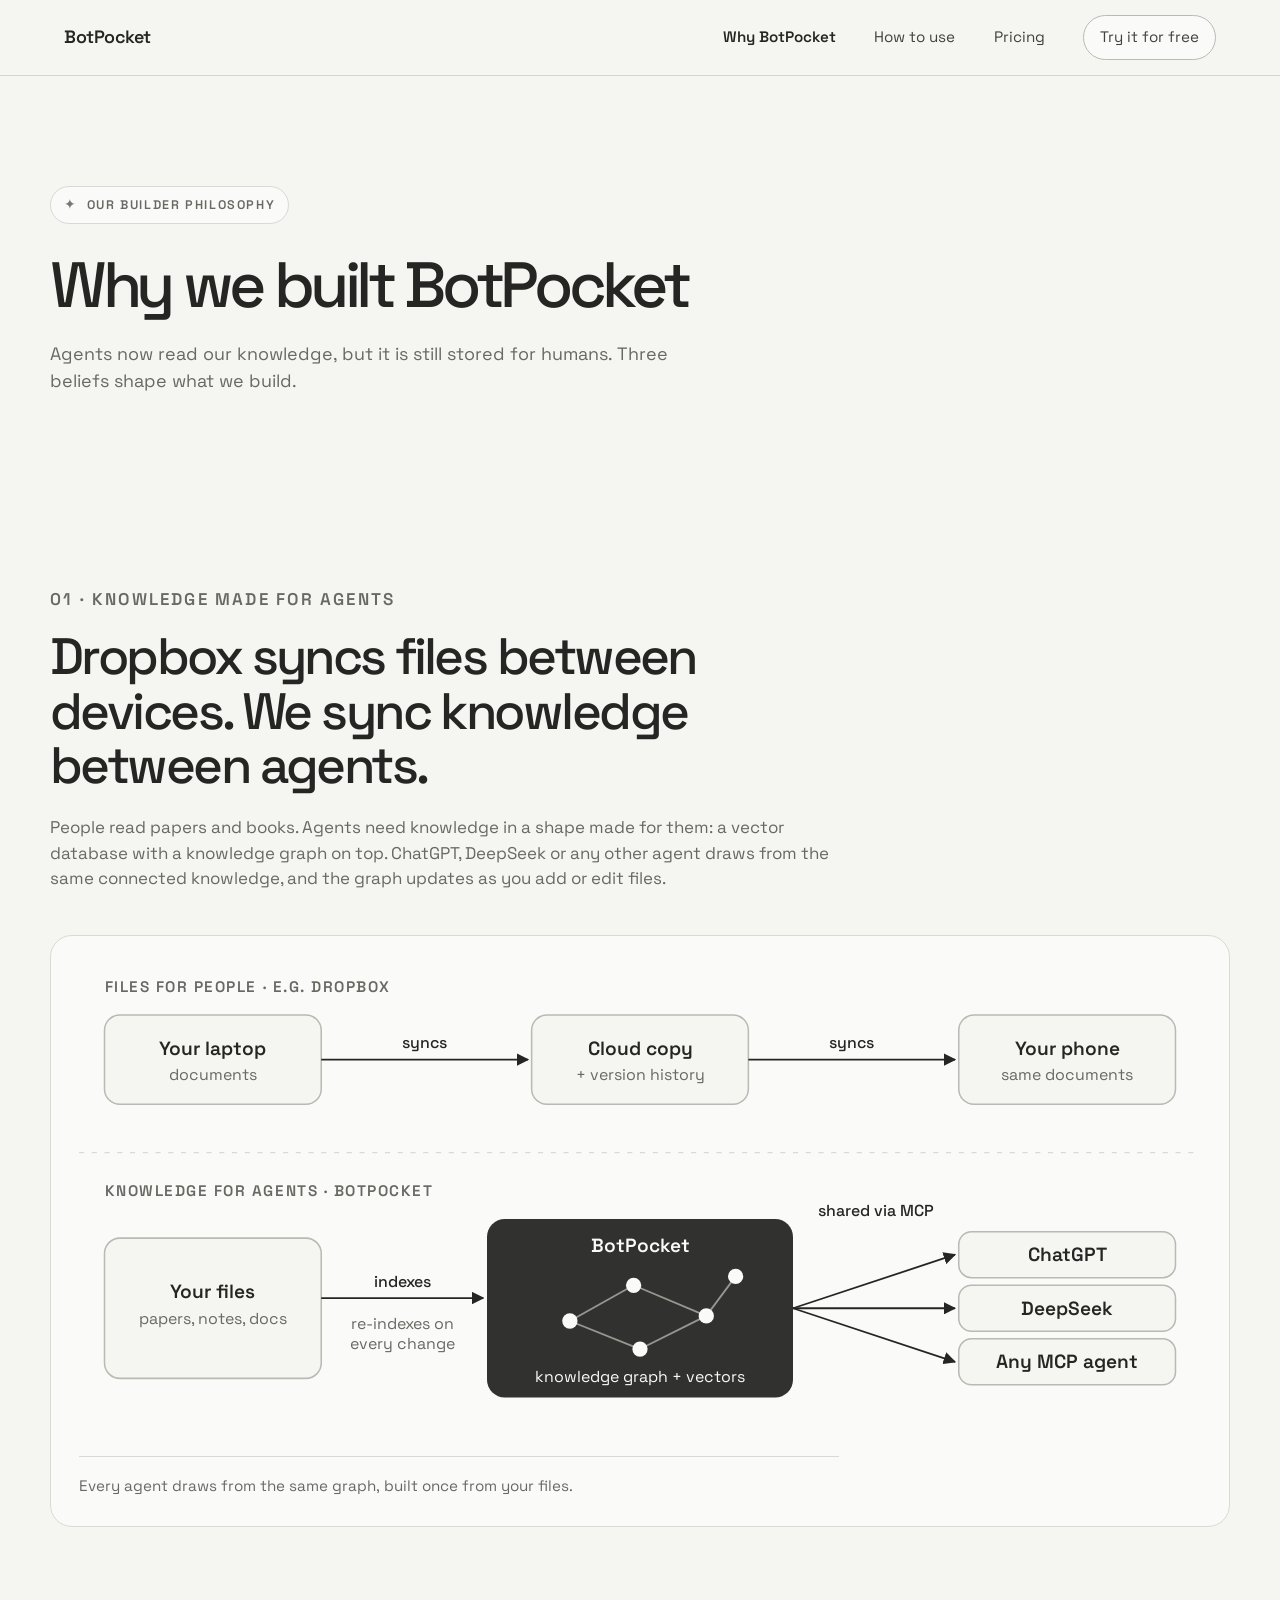
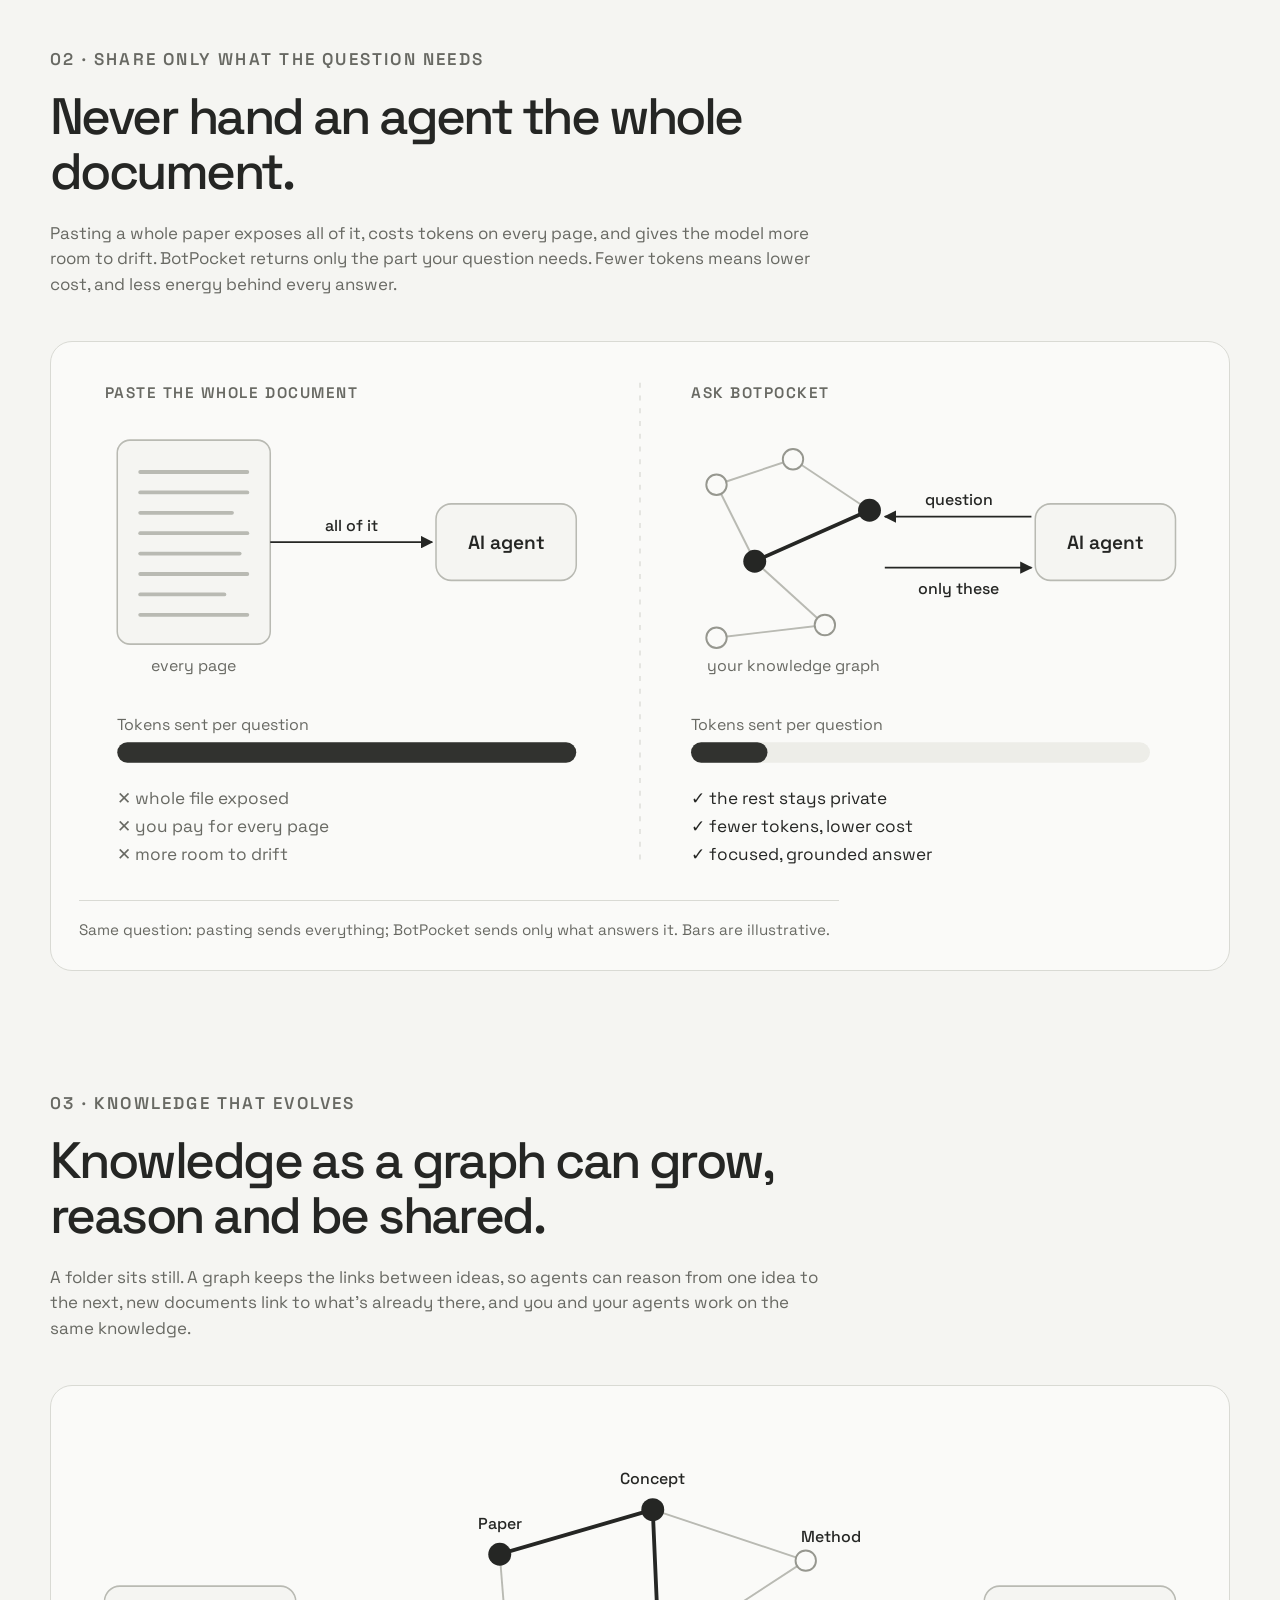
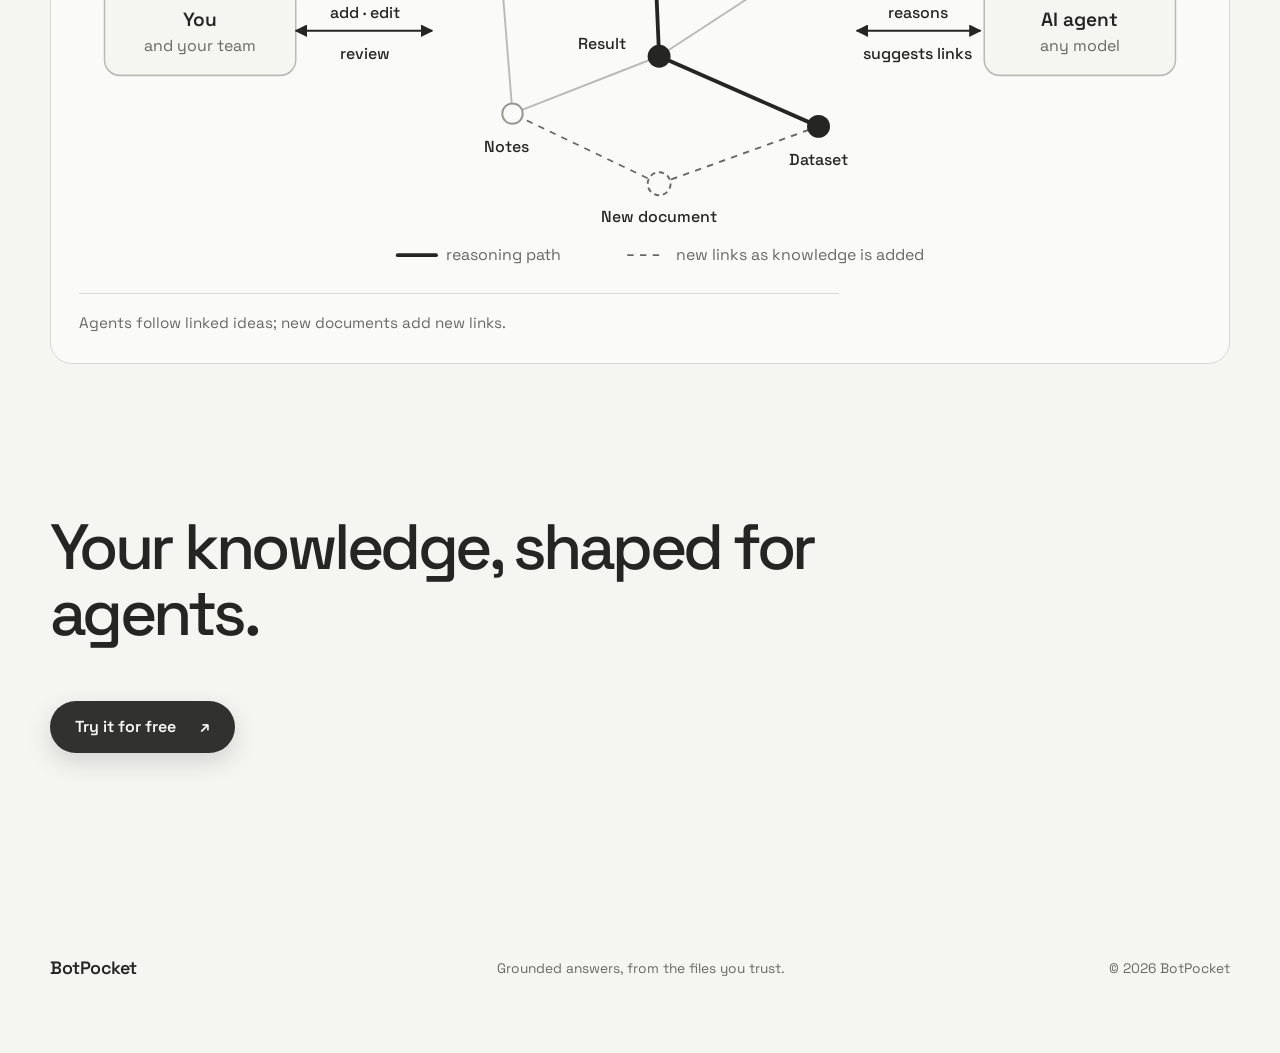
==== why.html @ 10dd6f09 "Add Why BotPocket philosophy page with diagrams Co-Authored-By: Claude Opus 5.5 <noreply@anthropic.c" ====
<!doctype html>
<html lang="en">
  <head>
    <meta charset="UTF-8" />
    <meta name="viewport" content="width=device-width, initial-scale=1" />
    <meta
      name="description"
      content="Why we built BotPocket: knowledge made for AI agents, shared only as much as each question needs, and kept as a living graph."
    />
    <meta name="theme-color" content="#f5f5f2" />
    <title>Why BotPocket — Our builder philosophy</title>
    <link rel="icon" type="image/png" href="./botpocket-logo.png" />
    <link rel="preconnect" href="https://fonts.googleapis.com" />
    <link rel="preconnect" href="https://fonts.gstatic.com" crossorigin />
    <link
      href="https://fonts.googleapis.com/css2?family=Space+Grotesk:wght@400;500;600&display=swap"
      rel="stylesheet"
    />
    <link rel="stylesheet" href="./styles.css" />
  </head>
  <body>
    <header class="site-header">
      <a class="brand" href="./index.html" aria-label="BotPocket home">
        <span>BotPocket</span>
      </a>

      <nav aria-label="Main navigation">
        <a href="./why.html" aria-current="page">Why BotPocket</a>
        <a href="./index.html#how-it-works">How to use</a>
        <a href="./index.html#pricing">Pricing</a>
        <a class="nav-cta" href="./index.html#pricing">Try it for free</a>
      </nav>
    </header>

    <main id="top">
      <section class="page-hero" aria-labelledby="why-title">
        <div class="eyebrow">
          <span class="eyebrow-icon" aria-hidden="true">✦</span>
          Our builder philosophy
        </div>
        <h1 id="why-title">Why we built BotPocket</h1>
        <p class="hero-copy">
          Agents now read our knowledge, but it is still stored for humans. Three beliefs shape what we build.
        </p>
      </section>

      <!-- Belief 1 -->
      <section class="principle" id="made-for-agents" aria-labelledby="p1-title">
        <div class="principle-text">
          <p class="section-kicker">01 · Knowledge made for agents</p>
          <h2 id="p1-title">Dropbox syncs files between devices. We sync knowledge between agents.</h2>
          <p>
            People read papers and books. Agents need knowledge in a shape made for them: a vector
            database with a knowledge graph on top. ChatGPT, DeepSeek or any other agent draws from
            the same connected knowledge, and the graph updates as you add or edit files.
          </p>
        </div>

        <figure class="diagram">
          <div class="diagram-scroll">
            <svg
              viewBox="0 0 880 370"
              role="img"
              aria-label="Top: Dropbox syncs the same files from your laptop to the cloud to your phone. Bottom: BotPocket indexes your files into a knowledge graph and serves the relevant parts to ChatGPT, DeepSeek or any MCP agent."
            >
              <defs>
                <marker id="a1" viewBox="0 0 10 10" refX="9" refY="5" markerWidth="7" markerHeight="7" orient="auto-start-reverse">
                  <path d="M0 0 10 5 0 10z" fill="currentColor" />
                </marker>
              </defs>

              <!-- Lane A: people -->
              <text class="d-lane" x="20" y="22">Files for people · e.g. Dropbox</text>
              <rect class="d-box" x="20" y="40" width="170" height="70" rx="12" />
              <text class="d-label" x="105" y="71">Your laptop</text>
              <text class="d-sub" x="105" y="91">documents</text>

              <rect class="d-box" x="355" y="40" width="170" height="70" rx="12" />
              <text class="d-label" x="440" y="71">Cloud copy</text>
              <text class="d-sub" x="440" y="91">+ version history</text>

              <rect class="d-box" x="690" y="40" width="170" height="70" rx="12" />
              <text class="d-label" x="775" y="71">Your phone</text>
              <text class="d-sub" x="775" y="91">same documents</text>

              <line class="d-line" x1="190" y1="75" x2="352" y2="75" marker-end="url(#a1)" />
              <text class="d-edge" x="271" y="66">syncs</text>
              <line class="d-line" x1="525" y1="75" x2="687" y2="75" marker-end="url(#a1)" />
              <text class="d-edge" x="606" y="66">syncs</text>

              <line class="d-divider" x1="0" y1="148" x2="880" y2="148" />

              <!-- Lane B: agents -->
              <text class="d-lane" x="20" y="182">Knowledge for agents · BotPocket</text>
              <rect class="d-box" x="20" y="215" width="170" height="110" rx="12" />
              <text class="d-label" x="105" y="262">Your files</text>
              <text class="d-sub" x="105" y="282">papers, notes, docs</text>

              <line class="d-line" x1="190" y1="262" x2="317" y2="262" marker-end="url(#a1)" />
              <text class="d-edge" x="254" y="253">indexes</text>
              <text class="d-sub" x="254" y="286">re-indexes on</text>
              <text class="d-sub" x="254" y="302">every change</text>

              <rect class="d-strong" x="320" y="200" width="240" height="140" rx="14" />
              <text class="d-label d-on-strong" x="440" y="226">BotPocket</text>
              <g class="d-mini-graph">
                <line x1="385" y1="280" x2="435" y2="252" />
                <line x1="435" y1="252" x2="492" y2="276" />
                <line x1="385" y1="280" x2="440" y2="302" />
                <line x1="440" y1="302" x2="492" y2="276" />
                <line x1="492" y1="276" x2="515" y2="245" />
                <circle cx="385" cy="280" r="6" />
                <circle cx="435" cy="252" r="6" />
                <circle cx="492" cy="276" r="6" />
                <circle cx="440" cy="302" r="6" />
                <circle cx="515" cy="245" r="6" />
              </g>
              <text class="d-sub d-on-strong" x="440" y="328">knowledge graph + vectors</text>

              <text class="d-edge" x="625" y="198">shared via MCP</text>
              <line class="d-line" x1="560" y1="270" x2="687" y2="228" marker-end="url(#a1)" />
              <line class="d-line" x1="560" y1="270" x2="687" y2="270" marker-end="url(#a1)" />
              <line class="d-line" x1="560" y1="270" x2="687" y2="312" marker-end="url(#a1)" />

              <rect class="d-box" x="690" y="210" width="170" height="36" rx="10" />
              <text class="d-label" x="775" y="233">ChatGPT</text>
              <rect class="d-box" x="690" y="252" width="170" height="36" rx="10" />
              <text class="d-label" x="775" y="275">DeepSeek</text>
              <rect class="d-box" x="690" y="294" width="170" height="36" rx="10" />
              <text class="d-label" x="775" y="317">Any MCP agent</text>
            </svg>
          </div>
          <figcaption>Every agent draws from the same graph, built once from your files.</figcaption>
        </figure>
      </section>

      <!-- Belief 2 -->
      <section class="principle" id="only-what-is-needed" aria-labelledby="p2-title">
        <div class="principle-text">
          <p class="section-kicker">02 · Share only what the question needs</p>
          <h2 id="p2-title">Never hand an agent the whole document.</h2>
          <p>
            Pasting a whole paper exposes all of it, costs tokens on every page, and gives the model
            more room to drift. BotPocket returns only the part your question needs. Fewer tokens
            means lower cost, and less energy behind every answer.
          </p>
        </div>

        <figure class="diagram">
          <div class="diagram-scroll">
            <svg
              viewBox="0 0 880 400"
              role="img"
              aria-label="Left: the whole document is pasted into the agent, so the token bar is full. Right: the agent asks BotPocket a question and receives only two relevant graph nodes, so the token bar is short."
            >
              <defs>
                <marker id="a2" viewBox="0 0 10 10" refX="9" refY="5" markerWidth="7" markerHeight="7" orient="auto-start-reverse">
                  <path d="M0 0 10 5 0 10z" fill="currentColor" />
                </marker>
              </defs>

              <!-- Left: whole document -->
              <text class="d-lane" x="20" y="22">Paste the whole document</text>
              <rect class="d-box" x="30" y="55" width="120" height="160" rx="10" />
              <g class="d-doc-lines">
                <line x1="48" y1="80" x2="132" y2="80" />
                <line x1="48" y1="96" x2="132" y2="96" />
                <line x1="48" y1="112" x2="120" y2="112" />
                <line x1="48" y1="128" x2="132" y2="128" />
                <line x1="48" y1="144" x2="126" y2="144" />
                <line x1="48" y1="160" x2="132" y2="160" />
                <line x1="48" y1="176" x2="114" y2="176" />
                <line x1="48" y1="192" x2="132" y2="192" />
              </g>
              <text class="d-sub" x="90" y="236">every page</text>

              <line class="d-line" x1="150" y1="135" x2="277" y2="135" marker-end="url(#a2)" />
              <text class="d-edge" x="214" y="126">all of it</text>

              <rect class="d-box" x="280" y="105" width="110" height="60" rx="12" />
              <text class="d-label" x="335" y="140">AI agent</text>

              <text class="d-sub d-left" x="30" y="282">Tokens sent per question</text>
              <rect class="d-bar-track" x="30" y="292" width="360" height="16" rx="8" />
              <rect class="d-bar-fill" x="30" y="292" width="360" height="16" rx="8" />

              <text class="d-note d-bad" x="30" y="340">✕ whole file exposed</text>
              <text class="d-note d-bad" x="30" y="362">✕ you pay for every page</text>
              <text class="d-note d-bad" x="30" y="384">✕ more room to drift</text>

              <line class="d-divider" x1="440" y1="10" x2="440" y2="390" />

              <!-- Right: BotPocket -->
              <text class="d-lane" x="480" y="22">Ask BotPocket</text>
              <g class="d-graph">
                <line x1="500" y1="90" x2="560" y2="70" />
                <line x1="560" y1="70" x2="620" y2="110" />
                <line x1="500" y1="90" x2="530" y2="150" />
                <line x1="530" y1="150" x2="620" y2="110" />
                <line x1="530" y1="150" x2="585" y2="200" />
                <line x1="500" y1="210" x2="585" y2="200" />
                <circle cx="500" cy="90" r="8" />
                <circle cx="560" cy="70" r="8" />
                <circle cx="500" cy="210" r="8" />
                <circle cx="585" cy="200" r="8" />
              </g>
              <line class="d-path" x1="530" y1="150" x2="620" y2="110" />
              <circle class="d-hit" cx="530" cy="150" r="9" />
              <circle class="d-hit" cx="620" cy="110" r="9" />
              <text class="d-sub" x="560" y="236">your knowledge graph</text>

              <line class="d-line" x1="747" y1="115" x2="632" y2="115" marker-end="url(#a2)" />
              <text class="d-edge" x="690" y="106">question</text>
              <line class="d-line" x1="632" y1="155" x2="747" y2="155" marker-end="url(#a2)" />
              <text class="d-edge" x="690" y="176">only these</text>

              <rect class="d-box" x="750" y="105" width="110" height="60" rx="12" />
              <text class="d-label" x="805" y="140">AI agent</text>

              <text class="d-sub d-left" x="480" y="282">Tokens sent per question</text>
              <rect class="d-bar-track" x="480" y="292" width="360" height="16" rx="8" />
              <rect class="d-bar-fill" x="480" y="292" width="60" height="16" rx="8" />

              <text class="d-note" x="480" y="340">✓ the rest stays private</text>
              <text class="d-note" x="480" y="362">✓ fewer tokens, lower cost</text>
              <text class="d-note" x="480" y="384">✓ focused, grounded answer</text>
            </svg>
          </div>
          <figcaption>Same question: pasting sends everything; BotPocket sends only what answers it. Bars are illustrative.</figcaption>
        </figure>
      </section>

      <!-- Belief 3 -->
      <section class="principle" id="living-knowledge" aria-labelledby="p3-title">
        <div class="principle-text">
          <p class="section-kicker">03 · Knowledge that evolves</p>
          <h2 id="p3-title">Knowledge as a graph can grow, reason and be shared.</h2>
          <p>
            A folder sits still. A graph keeps the links between ideas, so agents can reason from one
            idea to the next, new documents link to what's already there, and you and your agents
            work on the same knowledge.
          </p>
        </div>

        <figure class="diagram">
          <div class="diagram-scroll">
            <svg
              viewBox="0 0 880 360"
              role="img"
              aria-label="You add, edit and review knowledge in the graph; an agent reasons along a path of linked ideas and suggests new links; a newly added document joins the graph with new links."
            >
              <defs>
                <marker id="a3" viewBox="0 0 10 10" refX="9" refY="5" markerWidth="7" markerHeight="7" orient="auto-start-reverse">
                  <path d="M0 0 10 5 0 10z" fill="currentColor" />
                </marker>
              </defs>

              <!-- People -->
              <rect class="d-box" x="20" y="135" width="150" height="70" rx="12" />
              <text class="d-label" x="95" y="166">You</text>
              <text class="d-sub" x="95" y="186">and your team</text>
              <line class="d-line" x1="170" y1="170" x2="277" y2="170" marker-start="url(#a3)" marker-end="url(#a3)" />
              <text class="d-edge" x="224" y="160">add · edit</text>
              <text class="d-edge" x="224" y="192">review</text>

              <!-- Graph -->
              <g class="d-graph">
                <line x1="330" y1="110" x2="450" y2="75" />
                <line x1="450" y1="75" x2="570" y2="115" />
                <line x1="330" y1="110" x2="340" y2="235" />
                <line x1="340" y1="235" x2="455" y2="190" />
                <line x1="455" y1="190" x2="570" y2="115" />
              </g>
              <g class="d-new">
                <line x1="455" y1="290" x2="340" y2="235" />
                <line x1="455" y1="290" x2="580" y2="245" />
                <circle cx="455" cy="290" r="9" />
              </g>
              <line class="d-path" x1="330" y1="110" x2="450" y2="75" />
              <line class="d-path" x1="450" y1="75" x2="455" y2="190" />
              <line class="d-path" x1="455" y1="190" x2="580" y2="245" />
              <g class="d-graph">
                <circle cx="570" cy="115" r="8" />
                <circle cx="340" cy="235" r="8" />
              </g>
              <circle class="d-hit" cx="330" cy="110" r="9" />
              <circle class="d-hit" cx="450" cy="75" r="9" />
              <circle class="d-hit" cx="455" cy="190" r="9" />
              <circle class="d-hit" cx="580" cy="245" r="9" />

              <text class="d-node" x="330" y="90">Paper</text>
              <text class="d-node" x="450" y="55">Concept</text>
              <text class="d-node" x="590" y="100">Method</text>
              <text class="d-node" x="335" y="265">Notes</text>
              <text class="d-node" x="410" y="184">Result</text>
              <text class="d-node" x="580" y="275">Dataset</text>
              <text class="d-node" x="455" y="320">New document</text>

              <!-- Agent -->
              <rect class="d-box" x="710" y="135" width="150" height="70" rx="12" />
              <text class="d-label" x="785" y="166">AI agent</text>
              <text class="d-sub" x="785" y="186">any model</text>
              <line class="d-line" x1="610" y1="170" x2="707" y2="170" marker-start="url(#a3)" marker-end="url(#a3)" />
              <text class="d-edge" x="658" y="160">reasons</text>
              <text class="d-edge" x="658" y="192">suggests links</text>

              <!-- Legend -->
              <line class="d-path" x1="250" y1="346" x2="280" y2="346" />
              <text class="d-sub d-left" x="288" y="350">reasoning path</text>
              <line class="d-new-line" x1="430" y1="346" x2="460" y2="346" />
              <text class="d-sub d-left" x="468" y="350">new links as knowledge is added</text>
            </svg>
          </div>
          <figcaption>Agents follow linked ideas; new documents add new links.</figcaption>
        </figure>
      </section>

      <section class="section closing" aria-labelledby="closing-title">
        <div class="section-heading">
          <h2 id="closing-title">Your knowledge, shaped for agents.</h2>
        </div>
        <a class="primary-button" href="./index.html#pricing">
          Try it for free
          <span aria-hidden="true">↗</span>
        </a>
      </section>
    </main>

    <footer>
      <a class="brand footer-brand" href="./index.html">
        <span>BotPocket</span>
      </a>
      <p>Grounded answers, from the files you trust.</p>
      <p>© 2026 BotPocket</p>
    </footer>
  </body>
</html>
---- styles.css ----
:root {
  color-scheme: light;
  --canvas: #f5f5f2;
  --surface: #fafaf8;
  --surface-strong: #edede8;
  --ink: #252624;
  --muted: #686963;
  --faint: #96978f;
  --line: #d9dad4;
  --line-dark: #b9bab3;
  --button: #31322f;
  --button-hover: #454642;
  --shadow: 0 24px 70px rgba(42, 43, 40, 0.08);
  font-family: "Space Grotesk", -apple-system, BlinkMacSystemFont, "Segoe UI", sans-serif;
  font-synthesis: none;
}

* {
  box-sizing: border-box;
}

html {
  scroll-behavior: smooth;
}

body {
  margin: 0;
  background: var(--canvas);
  color: var(--ink);
  font-size: 16px;
  line-height: 1.5;
  -webkit-font-smoothing: antialiased;
}

a {
  color: inherit;
  text-decoration: none;
}

button,
a {
  -webkit-tap-highlight-color: transparent;
}

.site-header {
  position: sticky;
  z-index: 20;
  top: 0;
  display: flex;
  align-items: center;
  justify-content: space-between;
  min-height: 76px;
  padding: 0 5vw;
  border-bottom: 1px solid rgba(185, 186, 179, 0.55);
  background: rgba(245, 245, 242, 0.9);
  backdrop-filter: blur(18px);
}

.brand {
  display: inline-flex;
  align-items: center;
  font-size: 1.12rem;
  font-weight: 600;
  letter-spacing: -0.025em;
}

nav {
  display: flex;
  align-items: center;
  gap: clamp(22px, 3vw, 44px);
  color: #41423e;
  font-size: 0.95rem;
}

nav a {
  transition: color 160ms ease;
}

nav a:hover {
  color: var(--faint);
}

.nav-cta {
  padding: 10px 16px;
  border: 1px solid var(--line-dark);
  border-radius: 999px;
  background: var(--surface);
}

.hero {
  display: grid;
  width: min(1380px, 100%);
  min-height: 690px;
  align-items: center;
  grid-template-columns: minmax(0, 3fr) minmax(320px, 2fr);
  gap: clamp(36px, 5vw, 86px);
  margin: 0 auto;
  padding: 92px 5vw 78px;
}

.hero-content {
  max-width: 700px;
}

.eyebrow,
.section-kicker {
  margin: 0;
  color: var(--muted);
  font-size: 0.78rem;
  font-weight: 600;
  letter-spacing: 0.13em;
  text-transform: uppercase;
}

.eyebrow {
  display: inline-flex;
  align-items: center;
  gap: 9px;
  padding: 8px 13px;
  border: 1px solid var(--line);
  border-radius: 999px;
  background: var(--surface);
}

.eyebrow-icon {
  color: #777871;
  font-size: 0.85rem;
}

h1 {
  max-width: 700px;
  margin: 30px 0 24px;
  font-size: clamp(3.1rem, 5vw, 7rem);
  font-weight: 500;
  letter-spacing: -0.068em;
  line-height: 0.98;
}

h1 span {
  color: #555650;
}

.hero-title-line {
  display: block;
  margin-top: 0.14em;
  color: inherit;
}

.hero-copy {
  max-width: 585px;
  margin: 0 0 32px;
  color: var(--muted);
  font-size: 1.12rem;
}

.hero-visual {
  position: relative;
  display: grid;
  min-height: 500px;
  margin: 0;
  place-items: center;
}

.hero-visual::before {
  position: absolute;
  width: 84%;
  aspect-ratio: 1;
  border: 1px solid var(--line);
  border-radius: 50%;
  background: radial-gradient(circle, var(--surface) 0 36%, transparent 37% 100%);
  content: "";
}

.hero-visual img {
  position: relative;
  z-index: 1;
  width: min(100%, 590px);
  height: auto;
  object-fit: contain;
}

.primary-button,
.secondary-button {
  display: inline-flex;
  min-height: 52px;
  align-items: center;
  justify-content: center;
  gap: 24px;
  border: 1px solid transparent;
  border-radius: 999px;
  font-weight: 600;
  transition: transform 160ms ease, background 160ms ease, border-color 160ms ease;
}

.primary-button {
  padding: 0 24px;
  background: var(--button);
  color: var(--surface);
  box-shadow: 0 9px 24px rgba(37, 38, 36, 0.16);
}

.primary-button:hover {
  transform: translateY(-2px);
  background: var(--button-hover);
}

.video-section,
.section,
footer {
  width: min(1180px, calc(100% - 48px));
  margin-right: auto;
  margin-left: auto;
}

.video-section {
  scroll-margin-top: 110px;
}

.video-shell {
  overflow: hidden;
  border: 1px solid var(--line-dark);
  border-radius: 26px;
  background: var(--surface);
  box-shadow: var(--shadow);
}

.video-toolbar {
  display: grid;
  min-height: 50px;
  align-items: center;
  grid-template-columns: 1fr auto 1fr;
  padding: 0 18px;
  border-bottom: 1px solid var(--line);
  color: var(--muted);
  font-size: 0.8rem;
}

.video-dots {
  display: flex;
  gap: 6px;
}

.video-dots span {
  width: 8px;
  height: 8px;
  border: 1px solid var(--line-dark);
  border-radius: 50%;
  background: var(--surface-strong);
}

.video-time {
  justify-self: end;
}

.product-video {
  display: block;
  width: 100%;
  aspect-ratio: 16 / 9;
  background: #e8e8e3;
  object-fit: contain;
}

.section {
  padding: 150px 0 32px;
  scroll-margin-top: 60px;
}

.section-heading {
  display: grid;
  max-width: 820px;
  gap: 18px;
  margin-bottom: 54px;
}

.section-heading h2 {
  margin: 0;
  font-size: clamp(2.4rem, 5vw, 4.8rem);
  font-weight: 500;
  letter-spacing: -0.055em;
  line-height: 1.04;
}

.steps,
.pricing-grid {
  display: grid;
  gap: 16px;
  grid-template-columns: repeat(3, minmax(0, 1fr));
}

.step-card,
.price-card {
  border: 1px solid var(--line);
  border-radius: 22px;
  background: var(--surface);
}

.step-card {
  position: relative;
  min-height: 355px;
  padding: 28px;
}

.step-number {
  color: var(--faint);
  font-size: 0.78rem;
  letter-spacing: 0.1em;
}

.step-icon {
  display: grid;
  width: 76px;
  height: 76px;
  margin: 56px 0 32px;
  place-items: center;
  border: 1px solid var(--line);
  border-radius: 20px;
  background: var(--canvas);
}

.step-icon svg {
  width: 42px;
  fill: none;
  stroke: #555650;
  stroke-linecap: round;
  stroke-linejoin: round;
  stroke-width: 1.5;
}

.step-card h3 {
  margin: 0 0 10px;
  font-size: 1.25rem;
  font-weight: 600;
  letter-spacing: -0.025em;
}

.step-card p,
.plan-description,
.pricing-heading > p {
  margin: 0;
  color: var(--muted);
}

.pricing-section {
  padding-bottom: 126px;
}

.pricing-heading {
  max-width: none;
  align-items: end;
  grid-template-columns: minmax(0, 720px) 1fr;
}

.pricing-heading > p {
  justify-self: end;
}

.price-card {
  position: relative;
  display: flex;
  min-height: 470px;
  flex-direction: column;
  justify-content: space-between;
  padding: 30px;
}

.price-card.featured {
  border-color: #96978f;
  background: #e8e8e3;
}

.popular-label {
  position: absolute;
  top: 22px;
  right: 22px;
  padding: 6px 10px;
  border-radius: 999px;
  background: var(--button);
  color: var(--surface);
  font-size: 0.72rem;
  font-weight: 600;
  letter-spacing: 0.04em;
  text-transform: uppercase;
}

.plan-name {
  margin: 0 0 34px;
  font-weight: 600;
}

.price {
  margin: 0 0 14px;
  font-size: 3.7rem;
  font-weight: 500;
  letter-spacing: -0.06em;
  line-height: 1;
}

.price span {
  margin-right: 4px;
  font-size: 1.2rem;
  vertical-align: top;
}

.price small {
  color: var(--muted);
  font-size: 0.86rem;
  font-weight: 400;
  letter-spacing: 0;
}

.price-card ul {
  display: grid;
  gap: 12px;
  margin: 30px 0;
  padding: 25px 0 0;
  border-top: 1px solid var(--line);
  color: #4c4d48;
  list-style: none;
}

.price-card li::before {
  margin-right: 10px;
  color: #74756f;
  content: "✓";
}

.secondary-button {
  width: 100%;
  padding: 0 20px;
  border-color: var(--line-dark);
  background: transparent;
}

.secondary-button:hover {
  transform: translateY(-2px);
  border-color: #81827b;
}

.secondary-button.dark {
  border-color: var(--button);
  background: var(--button);
  color: var(--surface);
}

footer {
  display: grid;
  min-height: 170px;
  align-items: center;
  grid-template-columns: 1fr auto 1fr;
  margin-top: 30px;
  color: var(--muted);
  font-size: 0.86rem;
}

footer p:last-child {
  justify-self: end;
}

.footer-brand {
  color: var(--ink);
}

@media (max-width: 850px) {
  .site-header {
    min-height: 68px;
    padding: 0 20px;
  }

  nav > a:not(.nav-cta) {
    display: none;
  }

  .hero {
    min-height: auto;
    grid-template-columns: 1fr;
    gap: 28px;
    padding-top: 90px;
    text-align: center;
  }

  .hero-content {
    max-width: 760px;
    margin: 0 auto;
  }

  .hero-copy {
    margin-right: auto;
    margin-left: auto;
  }

  .hero-visual {
    min-height: 380px;
  }

  .hero-visual img {
    width: min(76vw, 500px);
  }

  h1 {
    letter-spacing: -0.06em;
  }

  .steps,
  .pricing-grid,
  .pricing-heading {
    grid-template-columns: 1fr;
  }

  .pricing-heading > p {
    justify-self: start;
  }

  .step-card {
    min-height: auto;
  }

  .step-icon {
    margin-top: 42px;
  }

  footer {
    justify-items: start;
    grid-template-columns: 1fr;
    gap: 14px;
    padding: 44px 0;
  }

  footer p {
    margin: 0;
  }

  footer p:last-child {
    justify-self: start;
  }
}

@media (max-width: 560px) {
  .video-section,
  .section,
  footer {
    width: min(100% - 28px, 1180px);
  }

  .hero {
    min-height: auto;
    padding-right: 18px;
    padding-bottom: 64px;
    padding-left: 18px;
  }

  h1 {
    font-size: clamp(2.8rem, 5.8vw, 4rem);
  }

  .hero-copy {
    font-size: 1rem;
  }

  .hero-visual {
    min-height: 300px;
  }

  .hero-visual img {
    width: min(88vw, 390px);
  }

  .video-shell {
    border-radius: 18px;
  }

  .video-toolbar {
    display: flex;
    justify-content: space-between;
  }

  .video-time {
    display: none;
  }

  .section {
    padding-top: 108px;
  }

  .section-heading {
    margin-bottom: 34px;
  }

  .section-heading h2 {
    font-size: 2.65rem;
  }

  .price-card {
    min-height: 440px;
  }

}

@media (prefers-reduced-motion: reduce) {
  html {
    scroll-behavior: auto;
  }

  *,
  *::before,
  *::after {
    transition-duration: 0.01ms !important;
  }
}

:focus-visible {
  outline: 3px solid #82837c;
  outline-offset: 4px;
}

/* Why BotPocket page */

nav a[aria-current="page"] {
  color: var(--ink);
  font-weight: 600;
}

.page-hero {
  width: min(1180px, calc(100% - 48px));
  margin: 0 auto;
  padding: 110px 0 40px;
}

.page-hero h1 {
  max-width: 900px;
}

.page-hero .hero-copy {
  max-width: 680px;
}

.principle {
  display: grid;
  width: min(1180px, calc(100% - 48px));
  grid-template-columns: minmax(0, 1fr);
  gap: 44px;
  margin: 0 auto;
  padding: 120px 0 0;
  scroll-margin-top: 60px;
}

.principle-text {
  display: grid;
  max-width: 780px;
  gap: 4px;
}

.principle h2 {
  margin: 14px 0 18px;
  font-size: clamp(2rem, 4vw, 3.4rem);
  font-weight: 500;
  letter-spacing: -0.05em;
  line-height: 1.06;
}

.principle-text p {
  margin: 0;
  color: var(--muted);
  font-size: 1.06rem;
}

.principle-text strong {
  color: var(--ink);
  font-weight: 600;
}

.diagram {
  margin: 0;
  padding: 28px;
  border: 1px solid var(--line);
  border-radius: 22px;
  background: var(--surface);
  color: var(--ink);
}

.diagram-scroll {
  overflow-x: auto;
}

.diagram svg {
  display: block;
  width: 100%;
  min-width: 640px;
  height: auto;
}

.diagram figcaption {
  max-width: 760px;
  margin-top: 20px;
  padding-top: 18px;
  border-top: 1px solid var(--line);
  color: var(--muted);
  font-size: 0.95rem;
}

.diagram text {
  fill: currentColor;
  font-family: inherit;
  text-anchor: middle;
}

.d-lane {
  fill: var(--muted) !important;
  font-size: 12px;
  font-weight: 600;
  letter-spacing: 0.1em;
  text-anchor: start !important;
  text-transform: uppercase;
}

.d-label {
  font-size: 15px;
  font-weight: 600;
}

.d-sub,
.d-edge,
.d-node {
  font-size: 12.5px;
}

.d-sub {
  fill: var(--muted) !important;
}

.d-edge {
  font-weight: 500;
}

.d-node {
  font-weight: 500;
}

.diagram .d-left,
.diagram .d-note {
  text-anchor: start;
}

.d-note {
  font-size: 13.5px;
}

.d-bad {
  fill: var(--muted) !important;
}

.d-on-strong {
  fill: var(--surface) !important;
}

.d-box {
  fill: var(--canvas);
  stroke: var(--line-dark);
  stroke-width: 1.2;
}

.d-strong {
  fill: var(--button);
}

.d-line {
  stroke: currentColor;
  stroke-width: 1.4;
}

.d-divider {
  stroke: var(--line);
  stroke-dasharray: 4 6;
}

.d-mini-graph line {
  stroke: var(--faint);
  stroke-width: 1.4;
}

.d-mini-graph circle {
  fill: var(--surface);
}

.d-doc-lines line {
  stroke: var(--line-dark);
  stroke-width: 3;
  stroke-linecap: round;
}

.d-graph line {
  stroke: var(--line-dark);
  stroke-width: 1.5;
}

.d-graph circle {
  fill: var(--surface);
  stroke: var(--faint);
  stroke-width: 1.5;
}

.d-path {
  stroke: var(--ink);
  stroke-width: 3;
  stroke-linecap: round;
}

.d-hit {
  fill: var(--ink);
}

.d-new line,
.d-new-line {
  stroke: var(--muted);
  stroke-width: 1.5;
  stroke-dasharray: 5 5;
}

.d-new circle {
  fill: var(--surface);
  stroke: var(--muted);
  stroke-width: 1.5;
  stroke-dasharray: 4 3;
}

.d-bar-track {
  fill: var(--surface-strong);
}

.d-bar-fill {
  fill: var(--button);
}

.closing {
  padding-bottom: 100px;
}

@media (max-width: 850px) {
    .principle {
    padding-top: 96px;
  }
}

@media (max-width: 560px) {
  .page-hero,
  .principle {
    width: min(100% - 28px, 1180px);
  }

  .page-hero {
    padding-top: 72px;
  }

  .diagram {
    padding: 18px;
  }
}
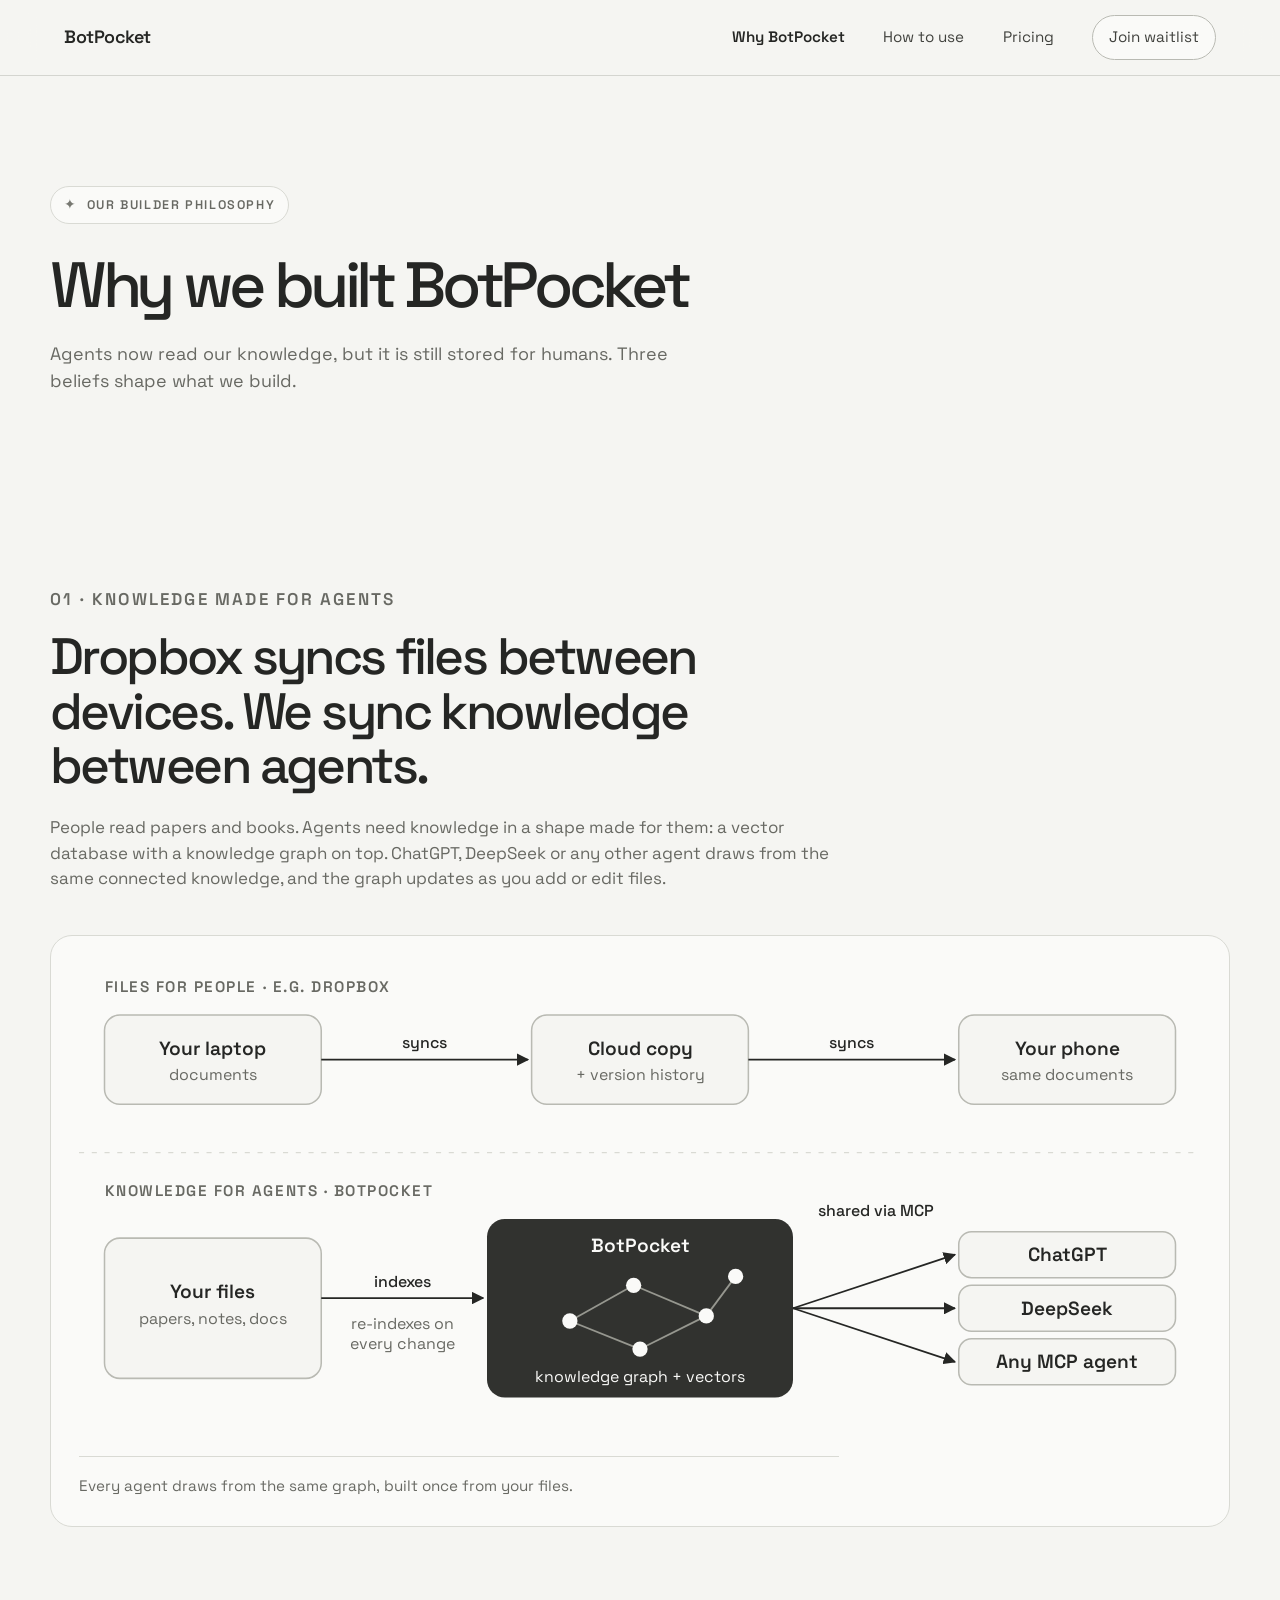
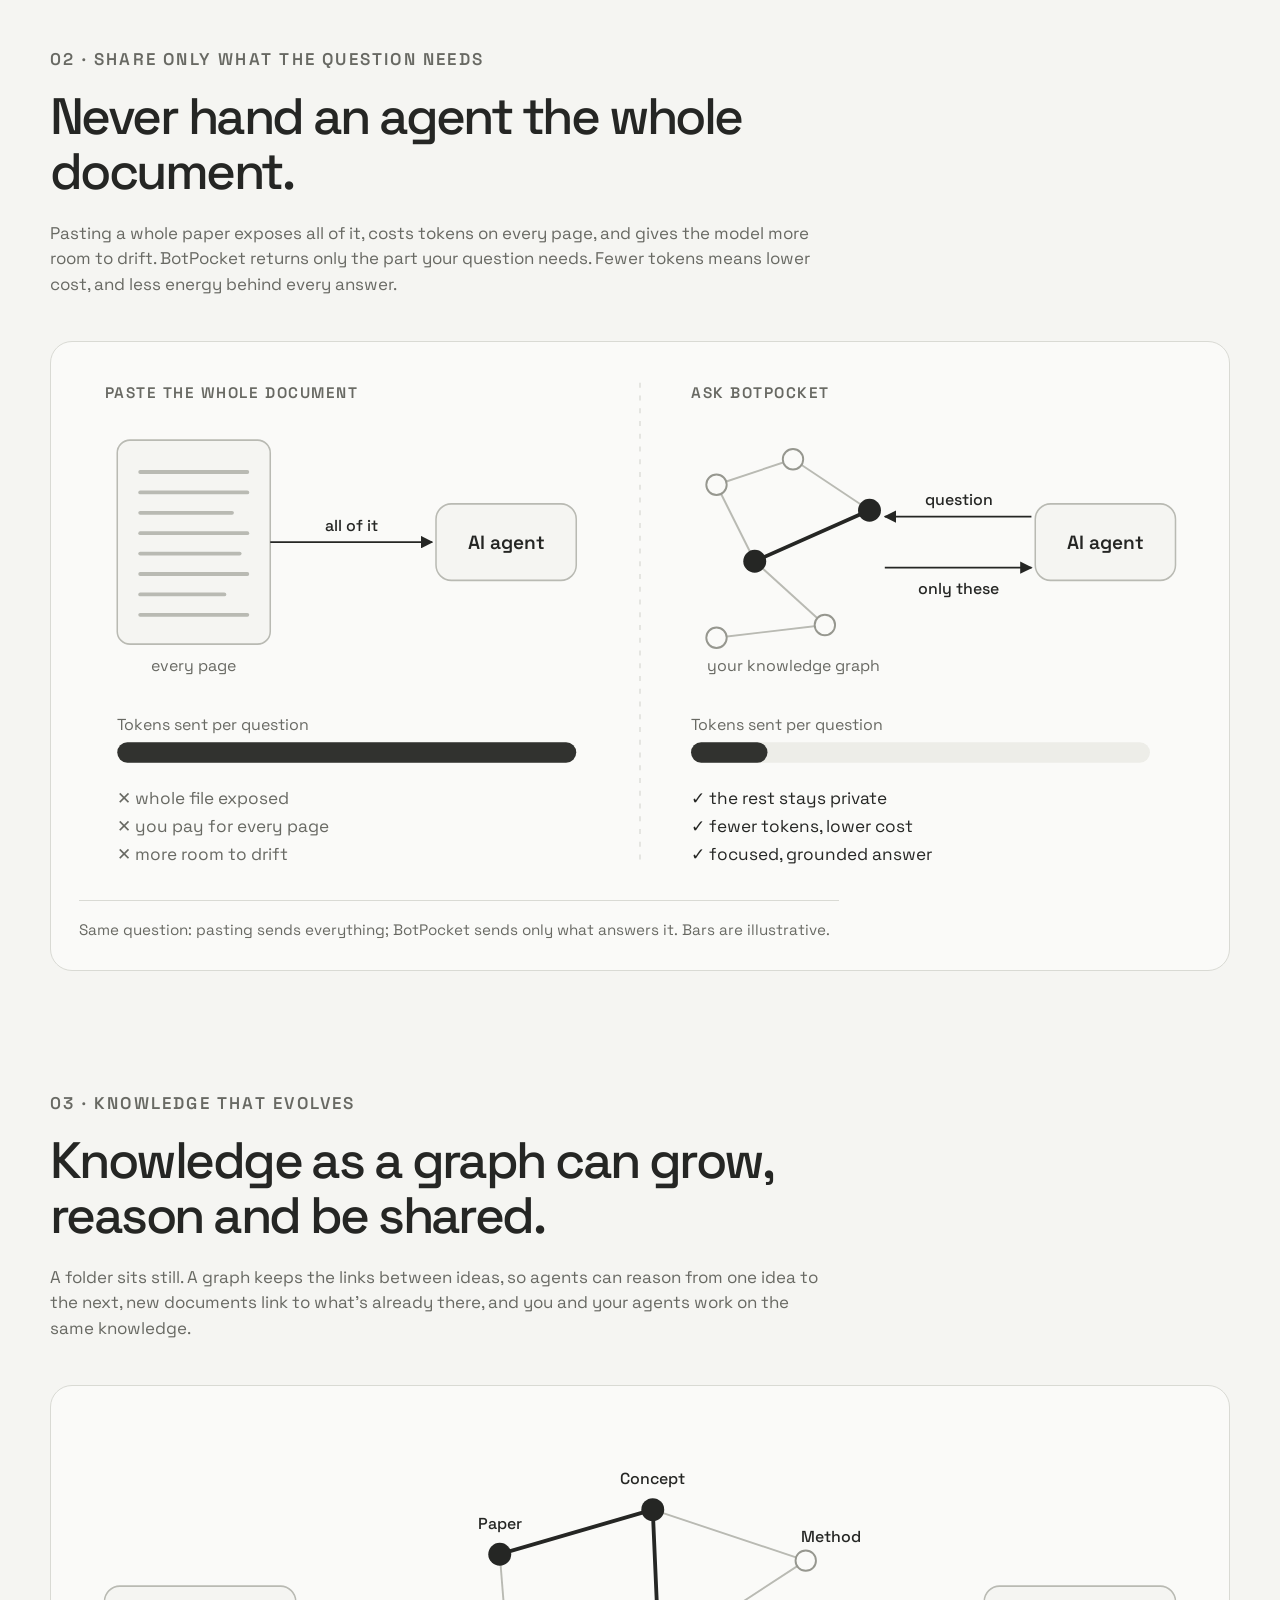
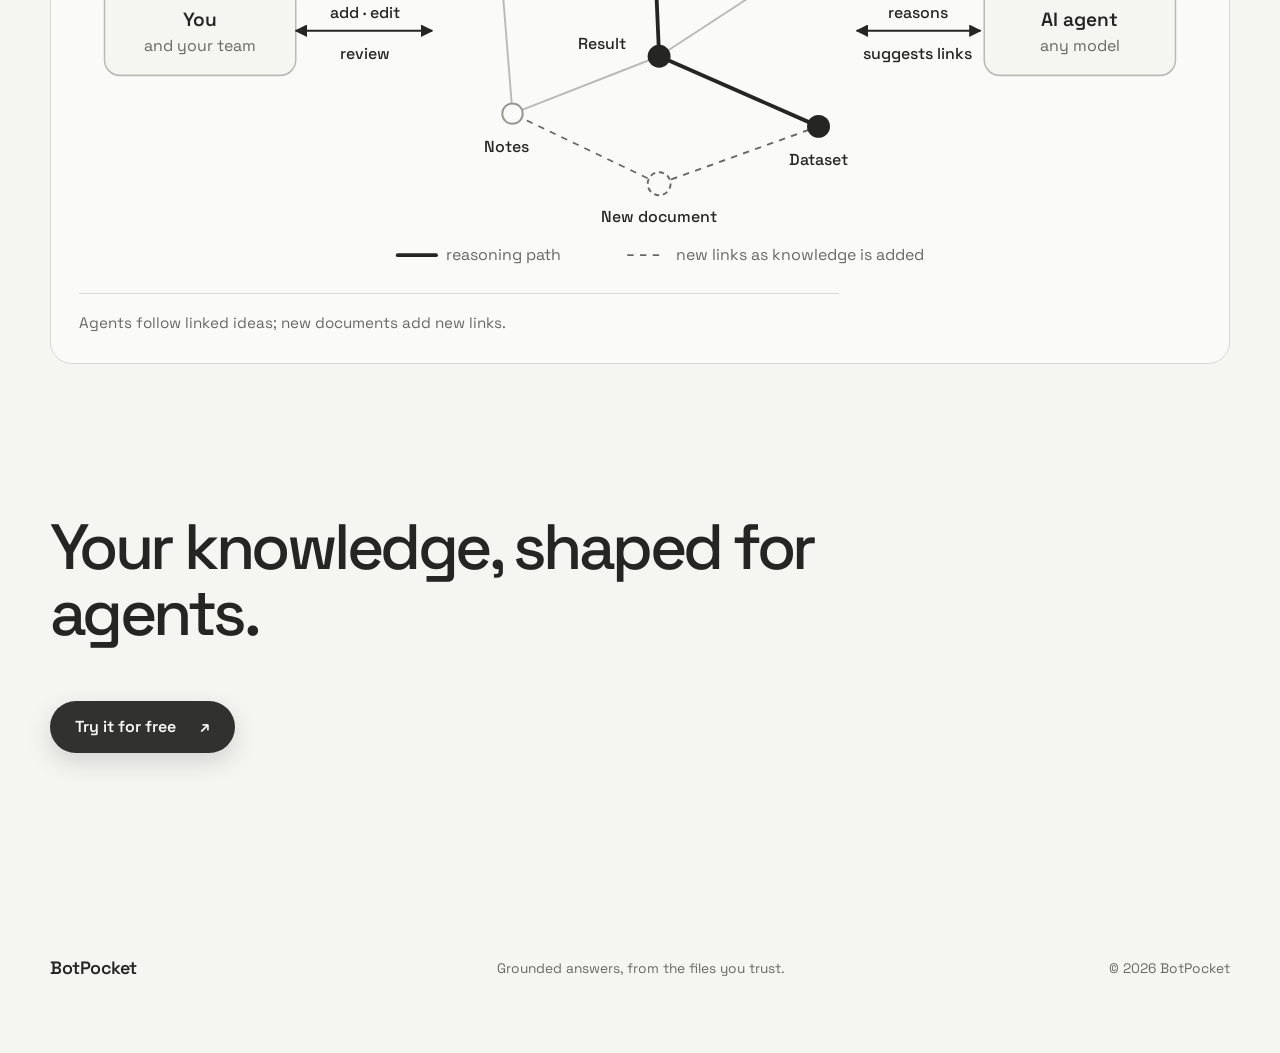
==== commit 3932dd4b: "Add waitlist form (FormSubmit) and founders contact section Co-Authored-By: Claude Opus 5.5 <noreply" ====
--- a/why.html
+++ b/why.html
@@ -28,7 +28,7 @@
         <a href="./why.html" aria-current="page">Why BotPocket</a>
         <a href="./index.html#how-it-works">How to use</a>
         <a href="./index.html#pricing">Pricing</a>
-        <a class="nav-cta" href="./index.html#pricing">Try it for free</a>
+        <a class="nav-cta" href="./index.html#waitlist">Join waitlist</a>
       </nav>
     </header>
 
--- a/styles.css
+++ b/styles.css
@@ -854,3 +854,125 @@
     padding: 18px;
   }
 }
+
+/* Waitlist and contact */
+
+.visually-hidden {
+  position: absolute;
+  width: 1px;
+  height: 1px;
+  overflow: hidden;
+  clip: rect(0 0 0 0);
+  white-space: nowrap;
+}
+
+.waitlist-grid {
+  display: grid;
+  align-items: start;
+  grid-template-columns: minmax(0, 1fr) minmax(0, 1fr);
+  gap: 48px;
+}
+
+.waitlist-grid .section-heading p:last-child {
+  margin: 0;
+  color: var(--muted);
+}
+
+.waitlist-form {
+  display: grid;
+  gap: 8px;
+  padding: 30px;
+  border: 1px solid var(--line);
+  border-radius: 22px;
+  background: var(--surface);
+}
+
+.waitlist-form label {
+  margin-top: 8px;
+  font-size: 0.9rem;
+  font-weight: 600;
+}
+
+.waitlist-form label span {
+  color: var(--faint);
+  font-weight: 400;
+}
+
+.waitlist-form input,
+.waitlist-form textarea {
+  width: 100%;
+  padding: 13px 16px;
+  border: 1px solid var(--line-dark);
+  border-radius: 14px;
+  background: var(--canvas);
+  color: var(--ink);
+  font: inherit;
+  resize: vertical;
+}
+
+.waitlist-form input:focus,
+.waitlist-form textarea:focus {
+  border-color: #81827b;
+  outline: none;
+}
+
+.waitlist-form button {
+  margin-top: 16px;
+  cursor: pointer;
+  font: inherit;
+  font-weight: 600;
+}
+
+.form-status {
+  min-height: 1.5em;
+  margin: 4px 0 0;
+  color: var(--muted);
+  font-size: 0.9rem;
+}
+
+.contact-section {
+  padding-top: 110px;
+  padding-bottom: 60px;
+}
+
+.founders {
+  display: grid;
+  gap: 16px;
+  grid-template-columns: repeat(2, minmax(0, 1fr));
+}
+
+.founder-card {
+  padding: 28px;
+  border: 1px solid var(--line);
+  border-radius: 22px;
+  background: var(--surface);
+}
+
+.founder-card h3 {
+  margin: 0 0 6px;
+  font-size: 1.25rem;
+  font-weight: 600;
+  letter-spacing: -0.025em;
+}
+
+.founder-card p {
+  margin: 0 0 22px;
+  color: var(--muted);
+}
+
+.founder-card a {
+  overflow-wrap: anywhere;
+  border-bottom: 1px solid var(--line-dark);
+  transition: border-color 160ms ease;
+}
+
+.founder-card a:hover {
+  border-color: var(--ink);
+}
+
+@media (max-width: 850px) {
+  .waitlist-grid,
+  .founders {
+    grid-template-columns: 1fr;
+  }
+}
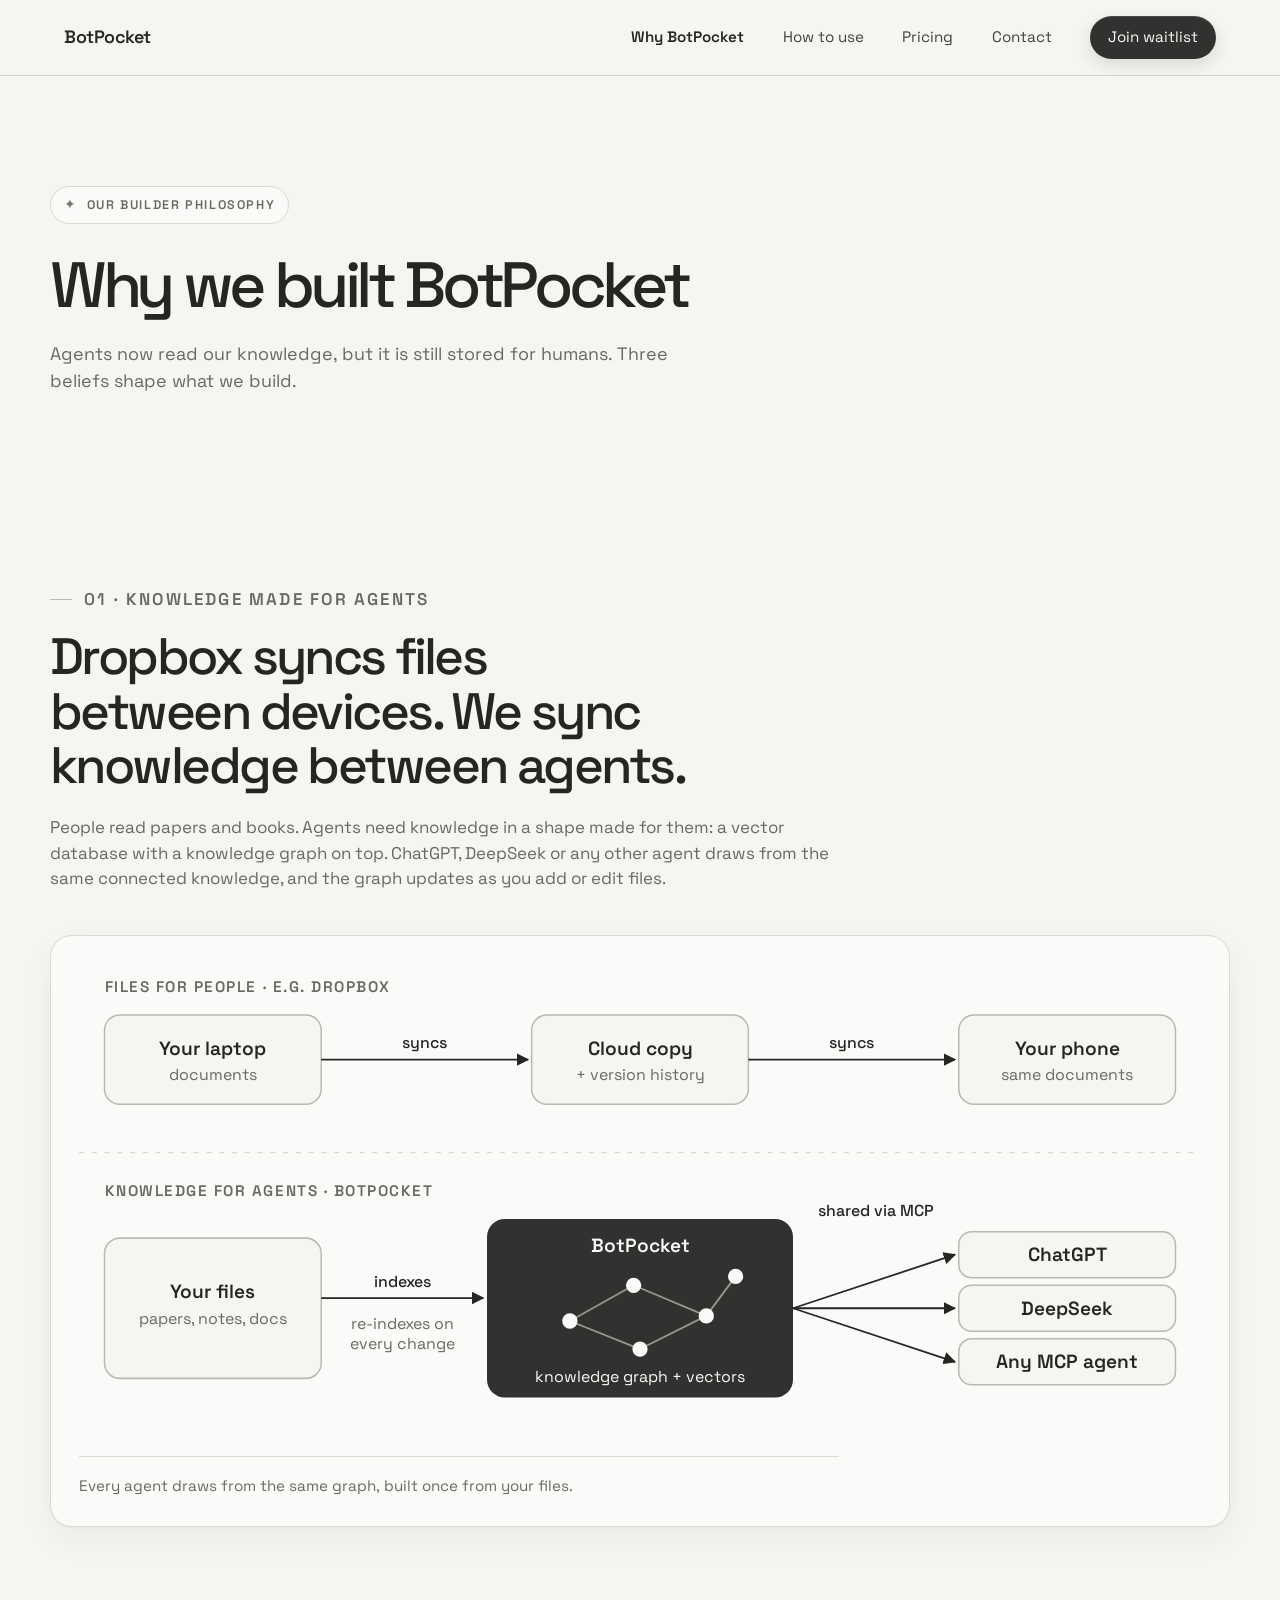
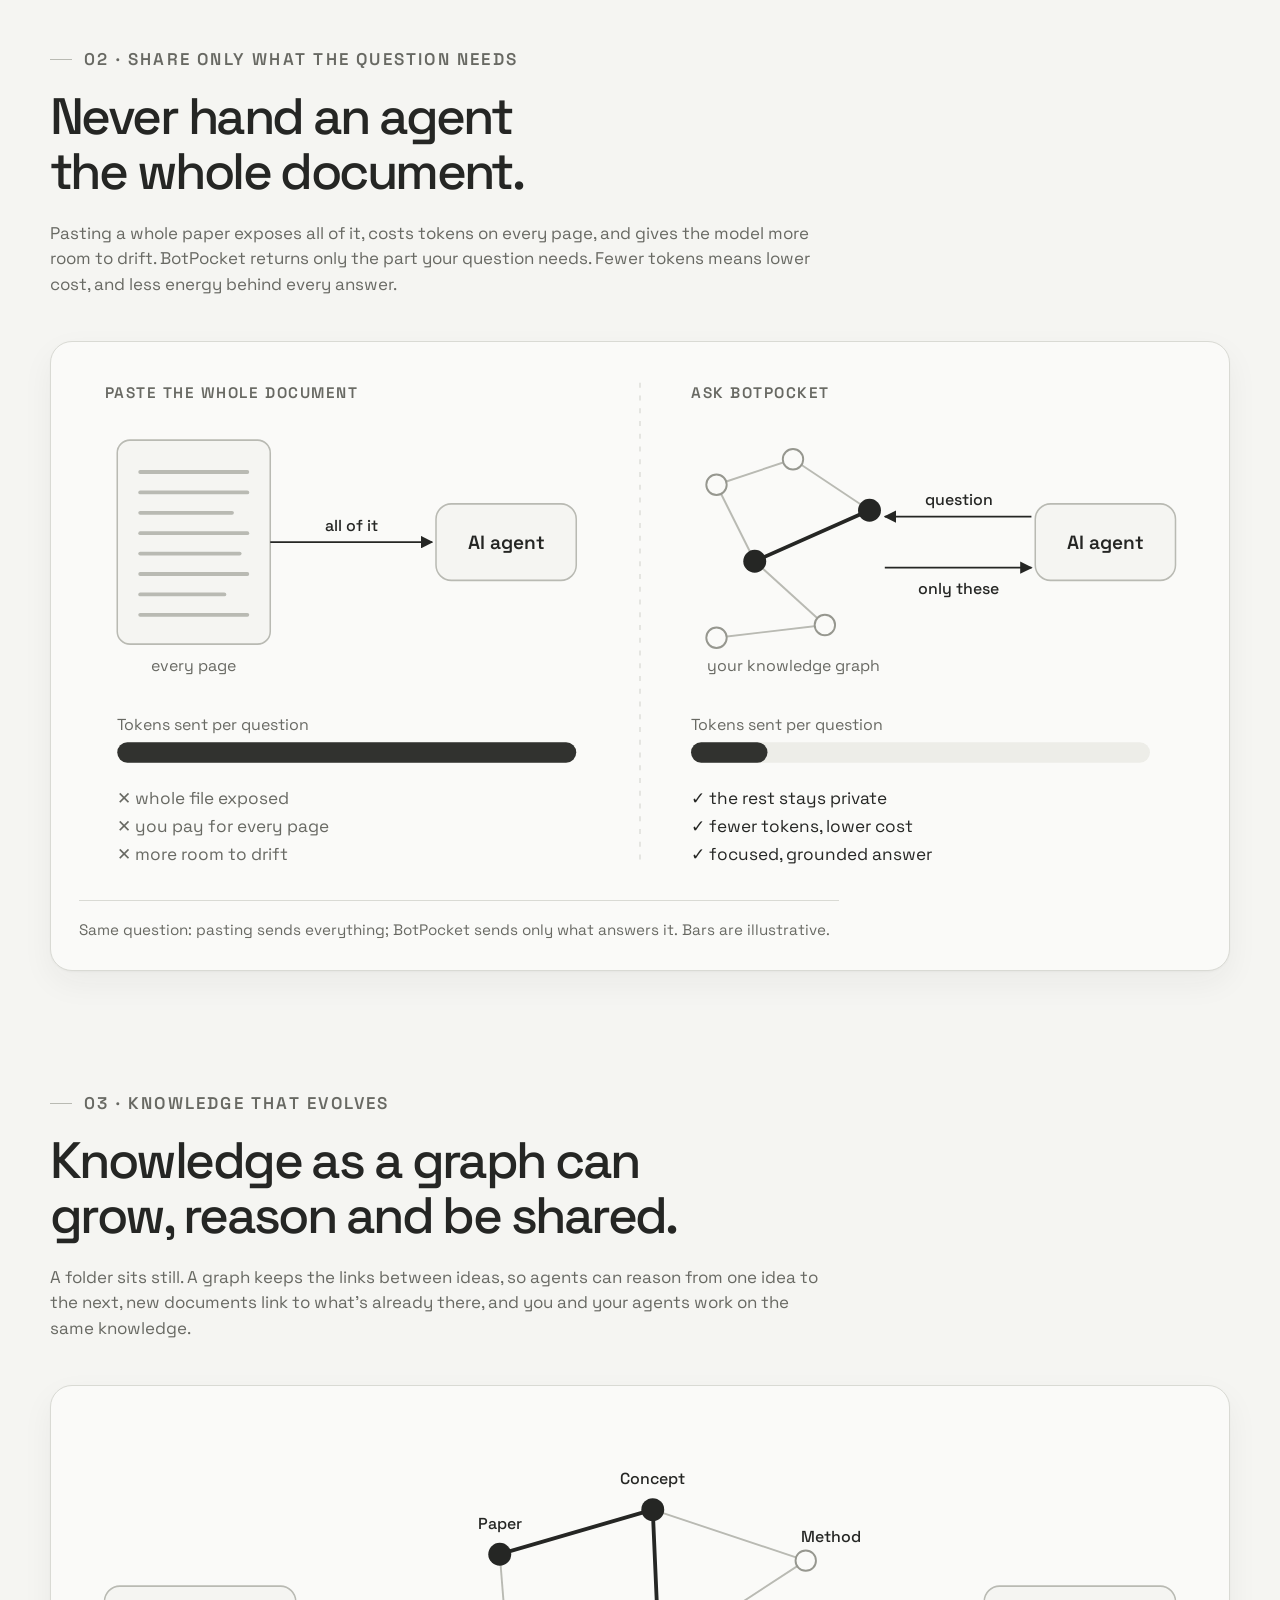
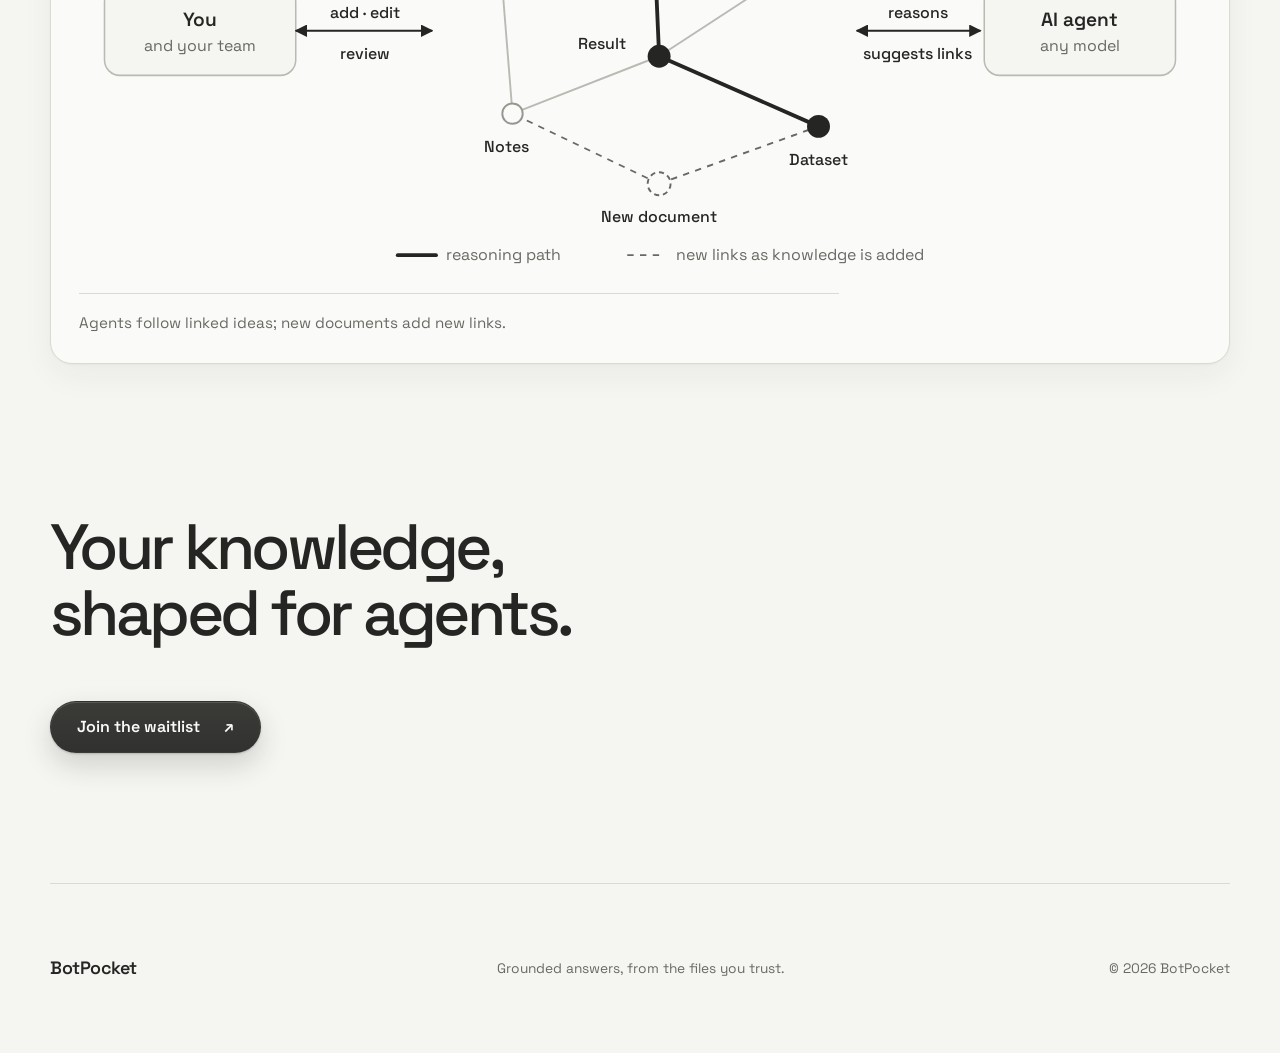
==== commit ec38fd40: "Premium polish: depth, dark Pro card, refined buttons, scroll reveal Co-Authored-By: Claude Opus 5.5" ====
--- a/why.html
+++ b/why.html
@@ -28,6 +28,7 @@
         <a href="./why.html" aria-current="page">Why BotPocket</a>
         <a href="./index.html#how-it-works">How to use</a>
         <a href="./index.html#pricing">Pricing</a>
+        <a href="./index.html#contact">Contact</a>
         <a class="nav-cta" href="./index.html#waitlist">Join waitlist</a>
       </nav>
     </header>
@@ -319,8 +320,8 @@
         <div class="section-heading">
           <h2 id="closing-title">Your knowledge, shaped for agents.</h2>
         </div>
-        <a class="primary-button" href="./index.html#pricing">
-          Try it for free
+        <a class="primary-button" href="./index.html#waitlist">
+          Join the waitlist
           <span aria-hidden="true">↗</span>
         </a>
       </section>
@@ -333,5 +334,6 @@
       <p>Grounded answers, from the files you trust.</p>
       <p>© 2026 BotPocket</p>
     </footer>
+    <script src="./site.js" defer></script>
   </body>
 </html>
--- a/styles.css
+++ b/styles.css
@@ -11,6 +11,9 @@
   --button: #31322f;
   --button-hover: #454642;
   --shadow: 0 24px 70px rgba(42, 43, 40, 0.08);
+  --shadow-soft: 0 1px 2px rgba(42, 43, 40, 0.04), 0 12px 32px rgba(42, 43, 40, 0.05);
+  --shadow-lift: 0 2px 4px rgba(42, 43, 40, 0.05), 0 22px 48px rgba(42, 43, 40, 0.09);
+  --ease: cubic-bezier(0.2, 0.7, 0.2, 1);
   font-family: "Space Grotesk", -apple-system, BlinkMacSystemFont, "Segoe UI", sans-serif;
   font-synthesis: none;
 }
@@ -25,7 +28,9 @@
 
 body {
   margin: 0;
-  background: var(--canvas);
+  background:
+    radial-gradient(1100px 620px at 78% -8%, #fcfcfa 0%, rgba(252, 252, 250, 0) 62%),
+    var(--canvas);
   color: var(--ink);
   font-size: 16px;
   line-height: 1.5;
@@ -81,10 +86,16 @@
 }
 
 .nav-cta {
-  padding: 10px 16px;
-  border: 1px solid var(--line-dark);
+  padding: 10px 18px;
   border-radius: 999px;
-  background: var(--surface);
+  background: var(--button);
+  box-shadow: inset 0 1px 0 rgba(255, 255, 255, 0.12), 0 6px 16px rgba(37, 38, 36, 0.14);
+  color: var(--surface);
+}
+
+nav a.nav-cta:hover {
+  background: var(--button-hover);
+  color: var(--surface);
 }
 
 .hero {
@@ -104,6 +115,9 @@
 
 .eyebrow,
 .section-kicker {
+  display: inline-flex;
+  align-items: center;
+  gap: 12px;
   margin: 0;
   color: var(--muted);
   font-size: 0.78rem;
@@ -127,6 +141,11 @@
   font-size: 0.85rem;
 }
 
+h1,
+h2 {
+  text-wrap: balance;
+}
+
 h1 {
   max-width: 700px;
   margin: 30px 0 24px;
@@ -161,14 +180,25 @@
   place-items: center;
 }
 
-.hero-visual::before {
+.hero-visual::before,
+.hero-visual::after {
   position: absolute;
-  width: 84%;
   aspect-ratio: 1;
   border: 1px solid var(--line);
   border-radius: 50%;
-  background: radial-gradient(circle, var(--surface) 0 36%, transparent 37% 100%);
   content: "";
+}
+
+.hero-visual::before {
+  width: 84%;
+  background: radial-gradient(circle, #fcfcfa 0 36%, rgba(250, 250, 248, 0.5) 37% 100%);
+  box-shadow: inset 0 1px 0 #fff, var(--shadow-soft);
+}
+
+.hero-visual::after {
+  width: 104%;
+  border-style: dashed;
+  opacity: 0.7;
 }
 
 .hero-visual img {
@@ -193,10 +223,13 @@
 }
 
 .primary-button {
-  padding: 0 24px;
-  background: var(--button);
+  padding: 0 26px;
+  background: linear-gradient(180deg, #3b3c38, var(--button));
   color: var(--surface);
-  box-shadow: 0 9px 24px rgba(37, 38, 36, 0.16);
+  box-shadow:
+    inset 0 1px 0 rgba(255, 255, 255, 0.14),
+    0 1px 2px rgba(37, 38, 36, 0.2),
+    0 12px 28px rgba(37, 38, 36, 0.18);
 }
 
 .primary-button:hover {
@@ -221,7 +254,7 @@
   border: 1px solid var(--line-dark);
   border-radius: 26px;
   background: var(--surface);
-  box-shadow: var(--shadow);
+  box-shadow: 0 0 0 8px rgba(250, 250, 248, 0.7), 0 0 0 9px var(--line), var(--shadow);
 }
 
 .video-toolbar {
@@ -292,6 +325,14 @@
   border: 1px solid var(--line);
   border-radius: 22px;
   background: var(--surface);
+  box-shadow: var(--shadow-soft);
+  transition: transform 260ms var(--ease), box-shadow 260ms var(--ease);
+}
+
+.step-card:hover,
+.price-card:hover {
+  transform: translateY(-4px);
+  box-shadow: var(--shadow-lift);
 }
 
 .step-card {
@@ -314,7 +355,8 @@
   place-items: center;
   border: 1px solid var(--line);
   border-radius: 20px;
-  background: var(--canvas);
+  background: linear-gradient(180deg, #fcfcfa, var(--surface-strong));
+  box-shadow: inset 0 1px 0 #fff;
 }
 
 .step-icon svg {
@@ -364,8 +406,35 @@
 }
 
 .price-card.featured {
-  border-color: #96978f;
-  background: #e8e8e3;
+  border-color: var(--button);
+  background: linear-gradient(180deg, #373834, #262724);
+  box-shadow: 0 2px 4px rgba(37, 38, 36, 0.12), 0 28px 60px rgba(37, 38, 36, 0.24);
+  color: var(--surface);
+}
+
+.price-card.featured .plan-description,
+.price-card.featured .price small {
+  color: #b9bab3;
+}
+
+.price-card.featured ul {
+  border-top-color: rgba(250, 250, 248, 0.14);
+  color: #e3e3de;
+}
+
+.price-card.featured li::before {
+  color: #b9bab3;
+}
+
+.price-card.featured .popular-label {
+  background: var(--surface);
+  color: var(--ink);
+}
+
+.price-card.featured .secondary-button.dark {
+  border-color: var(--surface);
+  background: var(--surface);
+  color: var(--ink);
 }
 
 .popular-label {
@@ -445,6 +514,7 @@
 footer {
   display: grid;
   min-height: 170px;
+  border-top: 1px solid var(--line);
   align-items: center;
   grid-template-columns: 1fr auto 1fr;
   margin-top: 30px;
@@ -976,3 +1046,58 @@
     grid-template-columns: 1fr;
   }
 }
+
+.enterprise-note {
+  margin: 28px 0 0;
+  color: var(--muted);
+  text-align: center;
+}
+
+.enterprise-note a {
+  margin-left: 6px;
+  color: var(--ink);
+  font-weight: 600;
+  border-bottom: 1px solid var(--line-dark);
+}
+
+/* Premium polish */
+
+.section-kicker::before {
+  width: 22px;
+  height: 1px;
+  background: var(--line-dark);
+  content: "";
+}
+
+.waitlist-form,
+.founder-card,
+.diagram {
+  box-shadow: var(--shadow-soft);
+}
+
+.founder-card {
+  transition: transform 260ms var(--ease), box-shadow 260ms var(--ease);
+}
+
+.founder-card:hover {
+  transform: translateY(-4px);
+  box-shadow: var(--shadow-lift);
+}
+
+.reveal {
+  opacity: 0;
+  transform: translateY(28px);
+  transition: opacity 800ms var(--ease), transform 800ms var(--ease);
+}
+
+.reveal.is-visible {
+  opacity: 1;
+  transform: none;
+}
+
+@media (prefers-reduced-motion: reduce) {
+  .reveal {
+    opacity: 1;
+    transform: none;
+  }
+}
